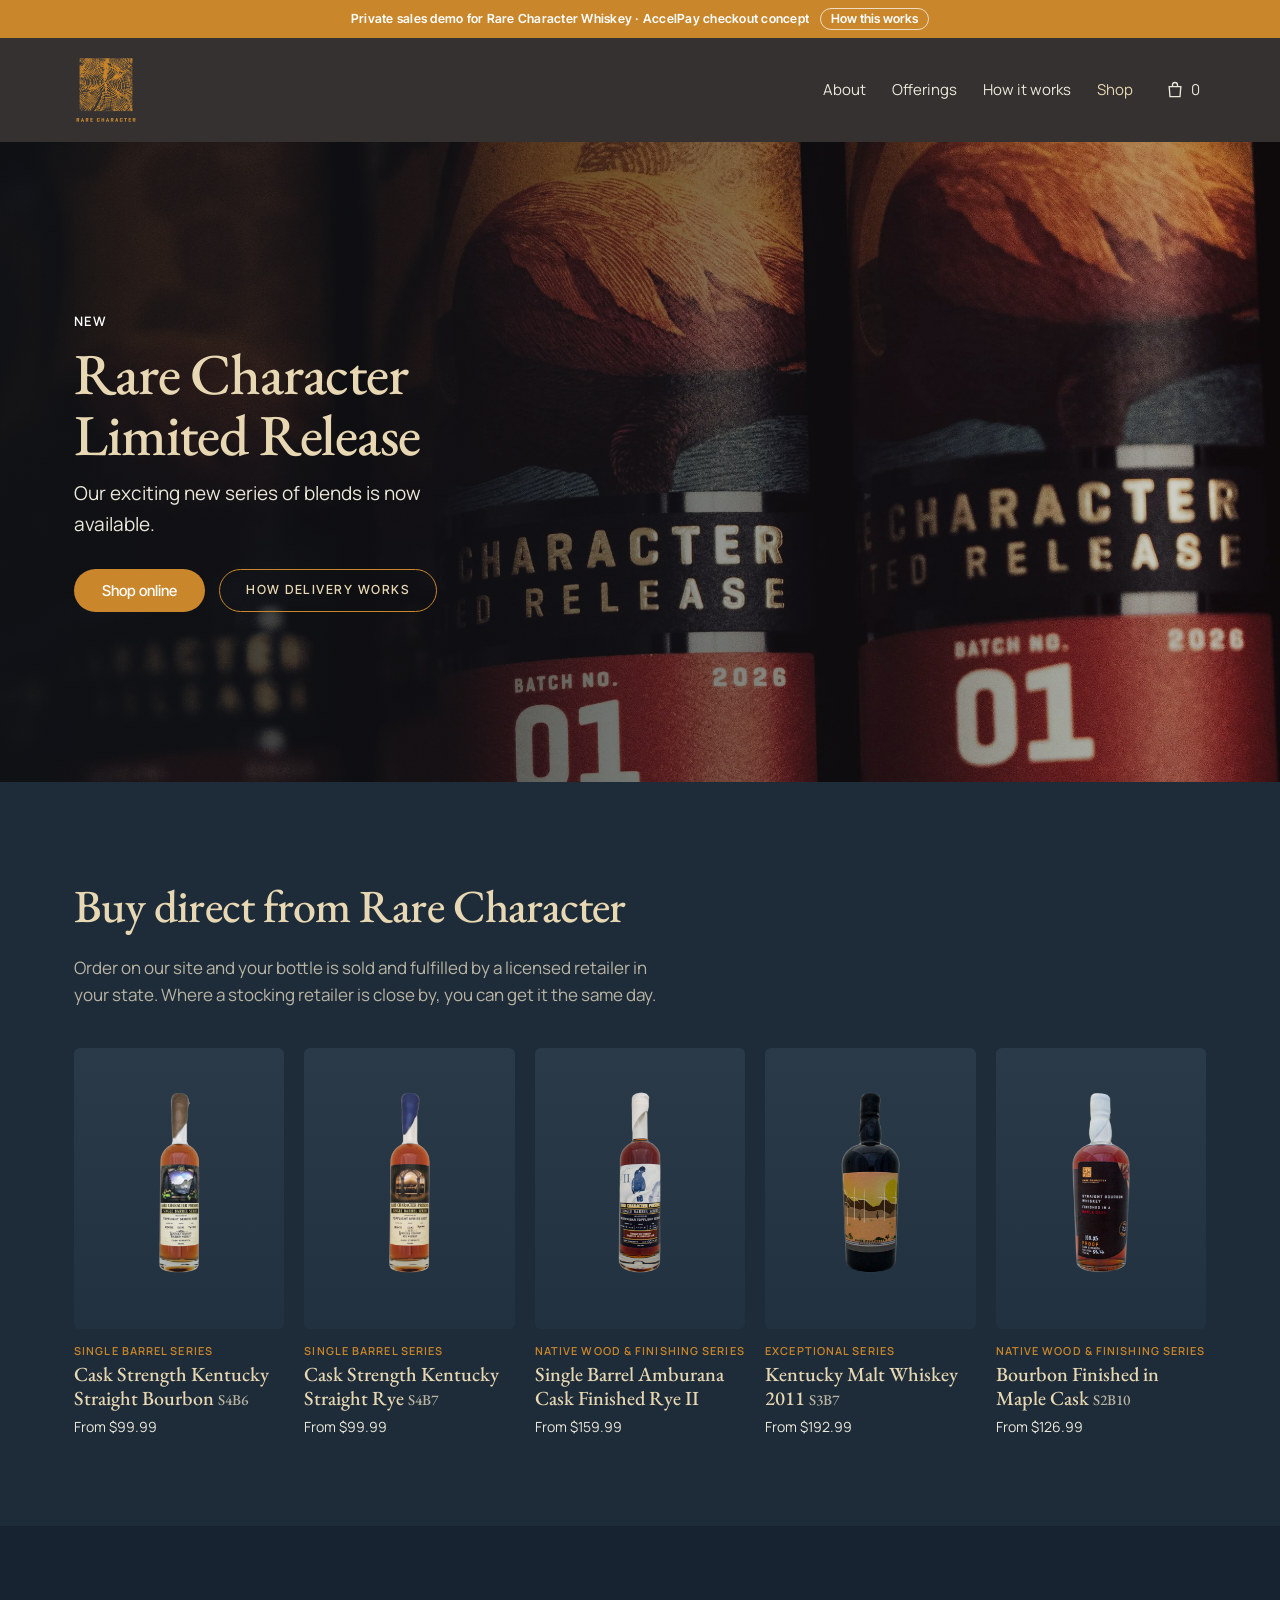
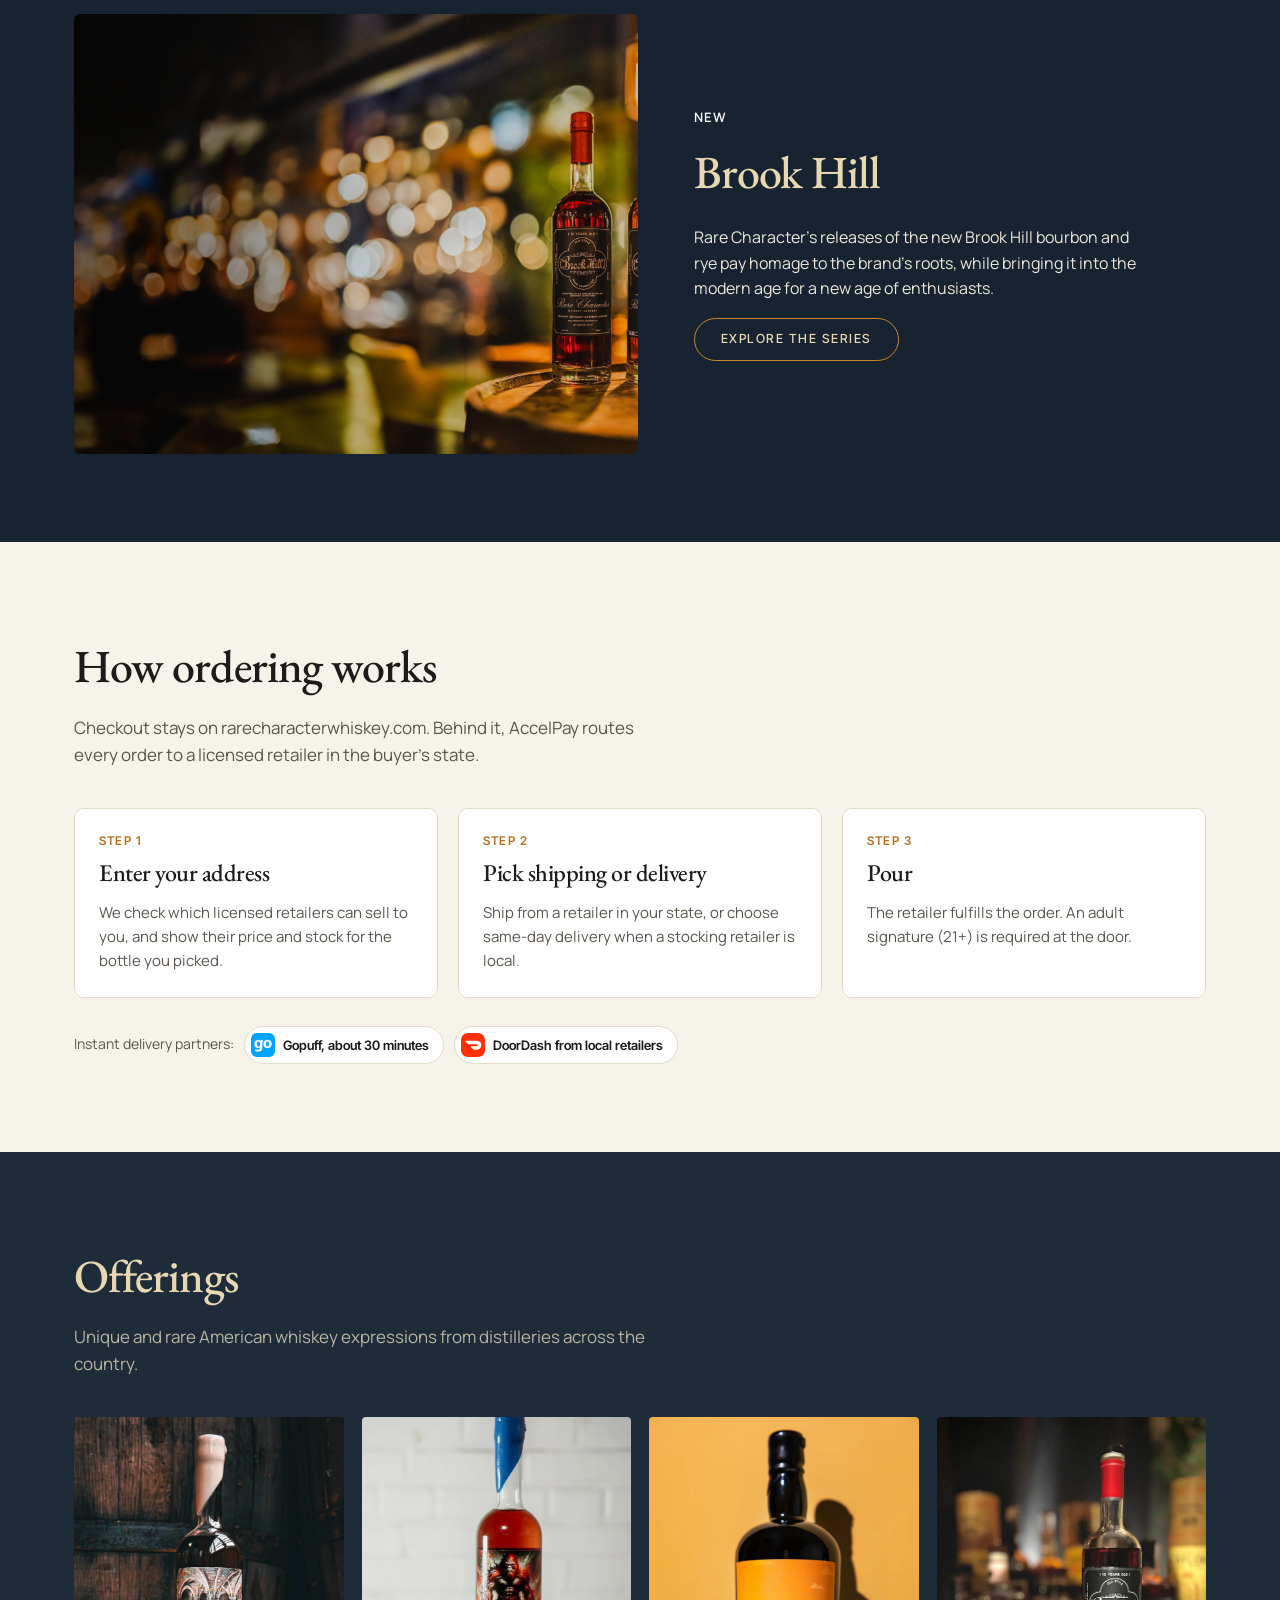
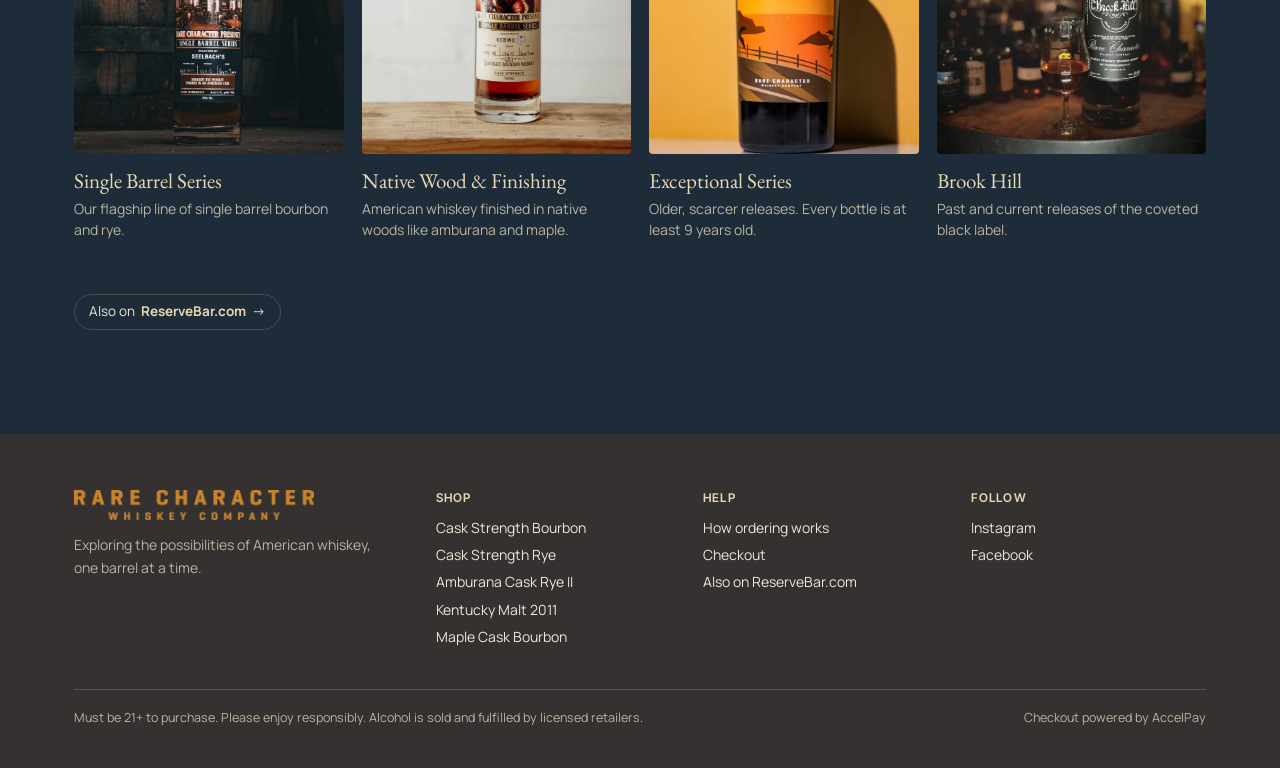
==== index.html @ d3fd92f5 "Rare Character x AccelPay private sales demo Co-Authored-By: Claude Opus 5.5 <noreply@anthropic.com>" ====
<!doctype html>
<html lang="en">
<head>
<meta charset="utf-8">
<meta name="viewport" content="width=device-width, initial-scale=1">
<meta name="robots" content="noindex, nofollow">
<title>Rare Character Whiskey: Shop Online</title>
<meta name="description" content="Private sales demo: Rare Character with AccelPay checkout.">
<link rel="icon" href="assets/logo-icon.webp">
<link rel="preconnect" href="https://fonts.googleapis.com"><link rel="preconnect" href="https://fonts.gstatic.com" crossorigin>
<link href="https://fonts.googleapis.com/css2?family=EB+Garamond:wght@400;500;600&family=Inter+Tight:wght@400;500;600;700&family=Manrope:wght@400;500;600;700&display=swap" rel="stylesheet">
<link rel="stylesheet" href="styles.css?v=2">
</head>
<body>
<div class="ribbon">Private sales demo for Rare Character Whiskey · AccelPay checkout concept <button id="demo-notes-toggle">How this works</button></div>
<header class="site"><div class="wrap">
  <a class="brand" href="index.html" aria-label="Rare Character home"><img src="assets/logo-icon.webp" alt="Rare Character"></a>
  <nav class="main">
    <a href="index.html#about">About</a><a href="index.html#offerings">Offerings</a><a href="index.html#how">How it works</a>
    <a href="index.html#shop" class="on">Shop</a>
    <button class="cart-pill" data-lce-cart-toggle-button aria-label="Open cart"><svg viewBox="0 0 24 24" fill="none" stroke="currentColor" stroke-width="1.6"><path d="M5 8h14l-1 12H6L5 8z"/><path d="M9 8V6a3 3 0 0 1 6 0v2"/></svg><span data-lce-cart-items-count>0</span></button>
  </nav>
  <button id="burger" aria-label="Menu">&#9776;</button>
</div></header>

<section class="hero"><img src="assets/hero-rclr.webp" alt="Rare Character Limited Release bottles">
  <div class="wrap"><div class="kick">NEW</div><h1>Rare Character Limited Release</h1><p>Our exciting new series of blends is now available.</p>
  <div class="ctas"><a class="btn" href="#shop">Shop online</a><a class="btn ghost" href="#how">How delivery works</a></div></div></section>

<section class="band" id="shop"><div class="wrap">
  <h2>Buy direct from Rare Character</h2>
  <p class="lede">Order on our site and your bottle is sold and fulfilled by a licensed retailer in your state. Where a stocking retailer is close by, you can get it the same day.</p>
  <div id="grid"></div>
</div></section>

<section class="band alt" id="about"><div class="wrap split">
  <img src="assets/hero-brookhill.webp" alt="Brook Hill bourbon and rye">
  <div><div class="kick">NEW</div><h2>Brook Hill</h2>
  <p>Rare Character's releases of the new Brook Hill bourbon and rye pay homage to the brand's roots, while bringing it into the modern age for a new age of enthusiasts.</p>
  <a class="btn ghost" href="#offerings">Explore the series</a></div>
</div></section>

<section class="band deliver" id="how"><div class="wrap">
  <h2>How ordering works</h2>
  <p class="lede">Checkout stays on rarecharacterwhiskey.com. Behind it, AccelPay routes every order to a licensed retailer in the buyer's state.</p>
  <div class="steps">
    <div class="step"><div class="n">STEP 1</div><h3>Enter your address</h3><p>We check which licensed retailers can sell to you, and show their price and stock for the bottle you picked.</p></div>
    <div class="step"><div class="n">STEP 2</div><h3>Pick shipping or delivery</h3><p>Ship from a retailer in your state, or choose same-day delivery when a stocking retailer is local.</p></div>
    <div class="step"><div class="n">STEP 3</div><h3>Pour</h3><p>The retailer fulfills the order. An adult signature (21+) is required at the door.</p></div>
  </div>
  <div class="partners">Instant delivery partners:
    <span class="chip"><img src="assets/gopuff-icon.png" alt="">Gopuff, about 30 minutes</span>
    <span class="chip"><img src="assets/doordash-icon.svg" alt="">DoorDash from local retailers</span>
  </div>
</div></section>

<section class="band" id="offerings"><div class="wrap">
  <h2>Offerings</h2>
  <p class="lede">Unique and rare American whiskey expressions from distilleries across the country.</p>
  <div class="tiles">
    <figure><img src="assets/tile-2.webp" alt="" loading="lazy"><figcaption>Single Barrel Series<span>Our flagship line of single barrel bourbon and rye.</span></figcaption></figure>
    <figure><img src="assets/tile-1.webp" alt="" loading="lazy"><figcaption>Native Wood &amp; Finishing<span>American whiskey finished in native woods like amburana and maple.</span></figcaption></figure>
    <figure><img src="assets/tile-3.webp" alt="" loading="lazy"><figcaption>Exceptional Series<span>Older, scarcer releases. Every bottle is at least 9 years old.</span></figcaption></figure>
    <figure><img src="assets/tile-4.webp" alt="" loading="lazy"><figcaption>Brook Hill<span>Past and current releases of the coveted black label.</span></figcaption></figure>
  </div>
  <p style="margin-top:36px"><a class="rb-note" style="background:transparent;color:var(--cream);border-color:var(--line)" href="https://www.reservebar.com/collections/rare-character" target="_blank" rel="noopener"><span>Also on</span> <strong style="color:var(--gold)">ReserveBar.com</strong> &rarr;</a></p>
</div></section>
<footer class="site"><div class="wrap">
  <div class="cols">
    <div><img class="logotype" src="assets/logotype.webp" alt="Rare Character Whiskey Company"><p class="muted" style="margin-top:14px;max-width:34ch">Exploring the possibilities of American whiskey, one barrel at a time.</p></div>
    <div><h4>Shop</h4><a href="product.html?p=cs-bourbon-s4b6">Cask Strength Bourbon</a><a href="product.html?p=cs-rye-s4b7">Cask Strength Rye</a><a href="product.html?p=amburana-rye-ii">Amburana Cask Rye II</a><a href="product.html?p=malt-2011-s3b7">Kentucky Malt 2011</a><a href="product.html?p=maple-s2b10">Maple Cask Bourbon</a></div>
    <div><h4>Help</h4><a href="index.html#how">How ordering works</a><a href="checkout.html">Checkout</a><a href="https://www.reservebar.com/collections/rare-character" target="_blank" rel="noopener">Also on ReserveBar.com</a></div>
    <div><h4>Follow</h4><a href="https://instagram.com/rarecharacterwhiskey" target="_blank" rel="noopener">Instagram</a><a href="https://facebook.com/rarecharacterwhiskey" target="_blank" rel="noopener">Facebook</a></div>
  </div>
  <div class="legal"><span>Must be 21+ to purchase. Please enjoy responsibly. Alcohol is sold and fulfilled by licensed retailers.</span><span>Checkout powered by AccelPay</span></div>
</div></footer>
<div id="scrim"></div>
<aside id="drawer" aria-label="Cart"><div class="dh"><h3>Your cart</h3><button id="drawer-close" aria-label="Close cart">&times;</button></div><div id="drawer-items"></div><div id="drawer-foot"></div></aside>
<aside id="demo-notes" aria-label="About this demo"><button class="x" data-close-notes aria-label="Close">&times;</button>
<h4>What this demo shows</h4>
<ul>
<li>Rare Character's own site with AccelPay checkout built in, so the sale stays on your domain.</li>
<li>Every order is sold and fulfilled by a licensed retailer in the buyer's state, from a network of 3,500+ licensed retail locations reaching 40+ states.</li>
<li>Prices are what Vista Wine &amp; Spirits (CA), Liquor Barn (IL) and Bottle Republic (NJ) charge for these bottles today. Licensed retailers set the final retail price.</li>
<li>Instant delivery runs through Gopuff (about 30 minutes) and DoorDash from local retailers, wherever a bottle is stocked nearby.</li>
<li>Launch takes about one week, with no per-order charge to Rare Character.</li>
<li>Brands that switch their white-label store to our plugins (the AccelPay or LiquidCommerce cart, or our native Shopify integration) automatically receive advertising credit on ReserveBar.com and Minibar.</li>
<li>Rare Character is already listed on ReserveBar.com.</li>
<li>"Demo route" retailers, fees and tax are illustrative. No order is ever placed.</li>
</ul></aside>
<div id="toast" role="status"></div>
<script src="elements-config.js?v=1"></script>
<script src="app.js?v=2"></script>
</body>
</html>
---- styles.css ----
:root {
  --navy: #1e2c39; --navy-2: #172330; --header: #343130; --cream: #ebe8da; --gold: #e7d7b2;
  --amber: #ca862a; --amber-2: #b47420; --line: rgba(231, 215, 178, .18); --muted: #b9b4a3;
  --paper: #f6f3ea; --ink: #1d1b19; --ink-2: #5a564e; --paper-line: #e2dccb;
  --serif: "EB Garamond", Georgia, serif; --sans: "Manrope", system-ui, sans-serif; --ui: "Inter Tight", "Manrope", sans-serif;
}
* { box-sizing: border-box; }
[hidden] { display: none !important; }
html, body { margin: 0; }
body { background: var(--navy); color: var(--cream); font: 16px/1.6 var(--sans); -webkit-font-smoothing: antialiased; }
img { max-width: 100%; display: block; }
a { color: inherit; }
h1, h2, h3 { font-family: var(--serif); font-weight: 500; letter-spacing: -.02em; color: var(--gold); margin: 0; }
.sr-only { position: absolute; width: 1px; height: 1px; overflow: hidden; clip: rect(0 0 0 0); white-space: nowrap; }
.muted { color: var(--muted); }
.wrap { max-width: 1180px; margin: 0 auto; padding: 0 24px; }

/* demo ribbon */
.ribbon { background: var(--amber); color: #fff; font: 600 12.5px/1.3 var(--ui); letter-spacing: .02em; text-align: center; padding: 8px 16px; }
.ribbon button { background: none; border: 1px solid rgba(255,255,255,.7); color: #fff; border-radius: 99px; font: inherit; padding: 2px 10px; margin-left: 8px; cursor: pointer; }

/* header */
header.site { background: var(--header); position: sticky; top: 0; z-index: 30; }
header.site .wrap { display: flex; align-items: center; gap: 24px; height: 104px; }
.brand img { width: 64px; height: 64px; object-fit: contain; }
nav.main { margin-left: auto; display: flex; gap: 26px; align-items: center; font-size: 15px; }
nav.main a { text-decoration: none; color: var(--cream); }
nav.main a:hover, nav.main a.on { color: var(--gold); }
.cart-pill { display: inline-flex; align-items: center; gap: 6px; background: none; border: 0; color: var(--cream); font: inherit; cursor: pointer; padding: 6px; }
.cart-pill svg { width: 20px; height: 20px; }
#burger { display: none; background: none; border: 0; color: var(--cream); font-size: 26px; cursor: pointer; }

/* buttons */
.btn { display: inline-flex; align-items: center; justify-content: center; gap: 8px; background: var(--amber); color: #fff; border: 0; border-radius: 99px;
  padding: 14px 28px; font: 500 15px/1 var(--ui); text-decoration: none; cursor: pointer; transition: background .15s; }
.btn:hover { background: var(--amber-2); }
.btn:disabled { opacity: .45; cursor: not-allowed; }
.btn.sm { padding: 10px 18px; font-size: 14px; }
.btn.block { width: 100%; }
.btn.ghost { background: none; border: 1px solid var(--amber); color: var(--gold); letter-spacing: .12em; text-transform: uppercase; font-size: 12.5px; padding: 14px 26px; }
.btn.ghost:hover { background: rgba(202,134,42,.12); }
.linkbtn { background: none; border: 0; padding: 0; font: inherit; color: var(--amber); text-decoration: underline; cursor: pointer; }

/* hero */
.hero { position: relative; min-height: 640px; display: flex; align-items: center; overflow: hidden; }
.hero > img { position: absolute; inset: 0; width: 100%; height: 100%; object-fit: cover; object-position: center 40%; }
.hero::after { content: ""; position: absolute; inset: 0; background: linear-gradient(90deg, rgba(14,18,22,.85) 0%, rgba(14,18,22,.45) 50%, rgba(14,18,22,.05) 100%); }
.hero .wrap { position: relative; z-index: 1; width: 100%; }
.hero .kick { font: 600 13px var(--sans); letter-spacing: .08em; color: #fff; }
.hero h1 { font-size: clamp(38px, 5vw, 58px); line-height: 1.05; color: var(--gold); margin: 14px 0 12px; max-width: 12ch; }
.hero p { font-size: 19px; max-width: 34ch; margin: 0 0 30px; }
.hero .ctas { display: flex; gap: 14px; flex-wrap: wrap; }

/* sections */
section.band { padding: 88px 0; }
.band h2 { font-size: clamp(32px, 4vw, 46px); }
.band .lede { color: var(--muted); max-width: 60ch; margin: 10px 0 40px; font-size: 17px; }
.band.alt { background: var(--navy-2); }

/* product grid */
#grid { display: grid; grid-template-columns: repeat(5, 1fr); gap: 20px; }
.card { text-decoration: none; display: flex; flex-direction: column; }
.card .ci { background: linear-gradient(180deg, #2a3a49, #223140); border-radius: 6px; aspect-ratio: 3/4; display: flex; align-items: center; justify-content: center; padding: 18px; transition: transform .2s; }
.card:hover .ci { transform: translateY(-3px); }
.card .ci img { max-height: 100%; object-fit: contain; }
.card .cs { font: 600 11px var(--sans); letter-spacing: .1em; text-transform: uppercase; color: var(--amber); margin-top: 14px; }
.card .cn { font: 500 20px/1.2 var(--serif); color: var(--gold); margin-top: 4px; }
.card .cn span { color: var(--muted); font-size: 15px; }
.card .cp { margin-top: 6px; font-size: 14px; color: var(--cream); }

/* split feature */
.split { display: grid; grid-template-columns: 1.1fr 1fr; gap: 56px; align-items: center; }
.split img { border-radius: 6px; width: 100%; height: 440px; object-fit: cover; }
.split .kick { font: 600 13px var(--sans); letter-spacing: .08em; color: #fff; }
.split h2 { margin: 10px 0 14px; }
.split p { color: var(--cream); max-width: 46ch; }

/* tiles */
.tiles { display: grid; grid-template-columns: repeat(4, 1fr); gap: 18px; }
.tiles figure { margin: 0; }
.tiles img { aspect-ratio: 4/5; object-fit: cover; width: 100%; border-radius: 4px; }
.tiles figcaption { font-family: var(--serif); color: var(--gold); font-size: 21px; margin-top: 10px; }
.tiles figcaption span { display: block; font: 14px/1.5 var(--sans); color: var(--muted); }

/* delivery band */
.deliver { background: var(--paper); color: var(--ink); }
.deliver h2 { color: var(--ink); }
.deliver .lede { color: var(--ink-2); }
.steps { display: grid; grid-template-columns: repeat(3, 1fr); gap: 20px; }
.step { background: #fff; border: 1px solid var(--paper-line); border-radius: 10px; padding: 24px; }
.step .n { font: 600 12px var(--ui); letter-spacing: .1em; color: var(--amber-2); }
.step h3 { color: var(--ink); font-size: 24px; margin: 6px 0 8px; }
.step p { margin: 0; color: var(--ink-2); font-size: 15px; }
.partners { display: flex; gap: 10px; flex-wrap: wrap; margin-top: 28px; align-items: center; color: var(--ink-2); font-size: 14px; }
.chip { display: inline-flex; align-items: center; gap: 8px; background: #fff; border: 1px solid var(--paper-line); border-radius: 99px; padding: 6px 14px 6px 6px; font: 600 13px var(--ui); color: var(--ink); }
.chip img { width: 24px; height: 24px; border-radius: 6px; }

/* product page (light panel, like the SDK element) */
.pdp-wrap { background: var(--paper); color: var(--ink); padding: 56px 0 72px; }
.crumbs { font-size: 13px; color: var(--ink-2); margin-bottom: 24px; }
.crumbs a { color: var(--ink-2); }
.pdp { display: grid; grid-template-columns: 1fr 1fr; gap: 56px; align-items: start; }
.pdp-img { background: linear-gradient(180deg, #eae4d4, #ddd5c1); border-radius: 8px; padding: 40px; display: flex; justify-content: center; position: sticky; top: 130px; }
.pdp-img img { max-height: 620px; object-fit: contain; }
.pdp-body .eyebrow { font: 600 12px var(--sans); letter-spacing: .1em; text-transform: uppercase; color: var(--amber-2); }
.pdp-body h1 { color: var(--ink); font-size: clamp(32px, 3.6vw, 44px); line-height: 1.08; margin: 8px 0 10px; }
.pdp-body .price { font: 600 26px var(--ui); color: var(--ink); }
.pdp-body .price .unit { display: block; font: 400 14px var(--sans); color: var(--ink-2); margin-top: 2px; }
.notes { display: grid; grid-template-columns: 76px 1fr; gap: 6px 14px; margin: 22px 0; font-size: 15px; color: var(--ink-2); }
.notes dt { font-weight: 700; color: var(--ink); }
.notes dd { margin: 0; }
.lce-label { display: block; font: 600 13px var(--ui); color: var(--ink); margin: 18px 0 8px; }
.lce-address { border-top: 1px solid var(--paper-line); padding-top: 4px; }
.lce-address .row { display: flex; gap: 8px; }
.lce-address input { flex: 1; min-width: 0; border: 1px solid #cfc7b2; background: #fff; border-radius: 8px; padding: 11px 14px; font: 15px var(--sans); color: var(--ink); }
.lce-address.needs input { border-color: var(--amber); box-shadow: 0 0 0 3px rgba(202,134,42,.25); }
.lce-address .try { font-size: 13px; color: var(--ink-2); margin-top: 8px; }
.lce-address.set { display: flex; justify-content: space-between; gap: 12px; align-items: center; background: #fff; border: 1px solid var(--paper-line); border-radius: 8px; padding: 11px 14px; font-size: 14px; margin-top: 18px; }
.lce-address.set .muted { color: var(--ink-2); }
.opts { display: grid; gap: 8px; }
.opt { display: flex; align-items: center; gap: 12px; text-align: left; background: #fff; border: 1px solid #d9d1bd; border-radius: 10px; padding: 12px 14px; font: inherit; color: var(--ink); cursor: pointer; }
.opt[aria-checked="true"] { border-color: var(--amber); box-shadow: 0 0 0 2px rgba(202,134,42,.35); }
.opt:disabled { opacity: .55; cursor: not-allowed; }
.opt .ico { width: 34px; height: 34px; flex: none; border-radius: 8px; background: #efe9da; display: flex; align-items: center; justify-content: center; overflow: hidden; }
.opt .ico img { width: 34px; height: 34px; }
.opt .truck { font-size: 16px; color: var(--ink-2); }
.opt .txt { flex: 1; min-width: 0; }
.opt .nm { display: block; font-weight: 700; font-size: 14.5px; }
.opt .meta { display: block; font-size: 12.5px; color: var(--ink-2); }
.opt .amt { text-align: right; font: 600 15px var(--ui); white-space: nowrap; }
.opt .fee { display: block; font: 400 12px var(--sans); color: var(--ink-2); }
.tag { display: inline-block; font: 600 10.5px var(--ui); letter-spacing: .04em; text-transform: uppercase; background: #f3e3c4; color: #7a5313; border-radius: 4px; padding: 1px 6px; vertical-align: 2px; }
.buy { display: flex; gap: 12px; margin-top: 22px; }
.buy .btn { flex: 1; }
.qty { display: inline-flex; align-items: center; border: 1px solid #cfc7b2; border-radius: 99px; background: #fff; color: var(--ink); }
.qty button { background: none; border: 0; width: 42px; height: 46px; font-size: 18px; cursor: pointer; color: var(--ink); }
.qty span { min-width: 22px; text-align: center; font-weight: 600; }
.qty.sm button { width: 30px; height: 30px; font-size: 15px; }
.fine { font-size: 12.5px; color: var(--ink-2); margin: 14px 0 0; }
.fine.center { text-align: center; }
.rb-note { display: inline-flex; gap: 6px; align-items: baseline; margin-top: 18px; font-size: 13.5px; color: var(--ink-2); text-decoration: none; border: 1px solid var(--paper-line); border-radius: 99px; padding: 6px 14px; background: #fff; }
.rb-note strong { color: var(--ink); font-weight: 700; }
.rb-note:hover { border-color: var(--amber); }
.related { padding: 64px 0 80px; }

/* drawer */
#scrim { position: fixed; inset: 0; background: rgba(10,14,18,.55); opacity: 0; pointer-events: none; transition: opacity .2s; z-index: 60; }
#scrim.on { opacity: 1; pointer-events: auto; }
#drawer { position: fixed; top: 0; right: 0; bottom: 0; width: min(440px, 100%); background: var(--paper); color: var(--ink); z-index: 70; transform: translateX(100%); transition: transform .25s ease; display: flex; flex-direction: column; }
#drawer.on { transform: none; }
#drawer .dh { display: flex; justify-content: space-between; align-items: center; padding: 20px 22px; border-bottom: 1px solid var(--paper-line); }
#drawer .dh h3 { color: var(--ink); font-size: 26px; }
#drawer .dh button { background: none; border: 0; font-size: 26px; cursor: pointer; color: var(--ink); }
#drawer-items { flex: 1; overflow-y: auto; padding: 8px 22px; }
#drawer-foot { padding: 16px 22px 22px; border-top: 1px solid var(--paper-line); }
.rgroup { border-bottom: 1px solid var(--paper-line); padding: 14px 0; }
.rgroup:last-child { border-bottom: 0; }
.rg-head { display: flex; gap: 10px; align-items: center; font-size: 13px; }
.rg-head img { width: 28px; height: 28px; border-radius: 6px; }
.rg-head strong { display: block; font-size: 14px; }
.rg-head span { color: var(--ink-2); }
.line { display: flex; gap: 14px; padding: 12px 0; }
.line .thumb { width: 64px; height: 80px; flex: none; background: #ebe4d3; border-radius: 6px; display: flex; align-items: center; justify-content: center; padding: 6px; }
.line .thumb img { max-height: 100%; object-fit: contain; }
.line .info { flex: 1; min-width: 0; }
.line .nm { display: block; font-family: var(--serif); font-size: 18px; line-height: 1.2; }
.line .sz { display: block; font-size: 12.5px; color: var(--ink-2); }
.line .foot { display: flex; justify-content: space-between; align-items: center; margin-top: 8px; }
.line .amt { font: 600 15px var(--ui); }
.totals .r { display: flex; justify-content: space-between; font-size: 14px; padding: 3px 0; color: var(--ink-2); }
.totals .r.big { color: var(--ink); font: 700 18px var(--ui); padding-top: 10px; margin-top: 6px; border-top: 1px solid var(--paper-line); }
.r.small { display: flex; justify-content: space-between; font-size: 13px; color: var(--ink-2); }
#drawer-foot .btn { margin-top: 14px; }
.empty { text-align: center; color: var(--ink-2); padding: 48px 0; }
.empty a { color: var(--amber-2); }

/* checkout */
.co { background: var(--paper); color: var(--ink); min-height: 70vh; padding: 40px 0 80px; }
.co-grid { display: grid; grid-template-columns: 1.25fr 1fr; gap: 48px; align-items: start; }
.co h2 { color: var(--ink); font-size: 26px; margin: 28px 0 12px; }
.co h2:first-child { margin-top: 0; }
.field { display: flex; flex-direction: column; gap: 4px; margin-bottom: 12px; }
.field label { font: 600 12.5px var(--ui); color: var(--ink-2); }
.field input, .field select, .field textarea { border: 1px solid #cfc7b2; border-radius: 8px; padding: 11px 13px; font: 15px var(--sans); background: #fff; color: var(--ink); min-width: 0; }
.row2 { display: grid; grid-template-columns: 1fr 1fr; gap: 12px; }
.row3 { display: grid; grid-template-columns: 2fr 1fr 1fr; gap: 12px; }
.check { display: flex; gap: 10px; align-items: flex-start; font-size: 14px; margin: 10px 0; }
.fulfil { background: #fff; border: 1px solid var(--paper-line); border-radius: 10px; padding: 14px 16px; margin-bottom: 10px; }
.fulfil p { margin: 8px 0 0; font-size: 13.5px; color: var(--ink-2); }
.pay { background: #fff; border: 1px solid var(--paper-line); border-radius: 10px; padding: 16px; }
.pay .fake { border: 1px dashed #cfc7b2; border-radius: 8px; padding: 13px; color: var(--ink-2); font-size: 14px; }
#co-summary { background: #fff; border: 1px solid var(--paper-line); border-radius: 12px; padding: 22px; position: sticky; top: 130px; }
#co-summary h3 { color: var(--ink); font-size: 24px; margin-bottom: 4px; }
.powered { display: flex; align-items: center; justify-content: center; gap: 8px; font-size: 12.5px; color: var(--ink-2); margin-top: 14px; }
.confirm { max-width: 640px; margin: 0 auto; text-align: center; padding: 40px 0; }
.confirm h1 { color: var(--ink); font-size: 44px; margin-bottom: 10px; }

/* footer */
footer.site { background: var(--header); padding: 56px 0 40px; font-size: 14px; }
footer.site .cols { display: grid; grid-template-columns: 1.4fr 1fr 1fr 1fr; gap: 32px; }
footer.site h4 { font: 600 12px var(--ui); letter-spacing: .1em; text-transform: uppercase; color: var(--gold); margin: 0 0 12px; }
footer.site a { display: block; text-decoration: none; color: var(--cream); margin: 5px 0; }
footer.site .logotype { width: 240px; }
footer.site .legal { border-top: 1px solid var(--line); margin-top: 36px; padding-top: 18px; color: var(--muted); font-size: 12.5px; display: flex; justify-content: space-between; gap: 16px; flex-wrap: wrap; }

/* demo notes panel (brand-facing) */
#demo-notes { position: fixed; left: 16px; bottom: 16px; width: min(400px, calc(100% - 32px)); background: #fff; color: var(--ink); border-radius: 12px; box-shadow: 0 12px 40px rgba(0,0,0,.35); z-index: 80; padding: 18px 20px; font-size: 14px; display: none; }
#demo-notes.on { display: block; }
#demo-notes h4 { margin: 0 0 8px; font: 700 15px var(--ui); }
#demo-notes ul { margin: 0; padding-left: 18px; color: var(--ink-2); }
#demo-notes li { margin: 5px 0; }
#demo-notes .x { position: absolute; top: 8px; right: 12px; background: none; border: 0; font-size: 20px; cursor: pointer; color: var(--ink-2); }
#toast { position: fixed; left: 50%; bottom: 24px; transform: translateX(-50%) translateY(30px); background: var(--ink); color: #fff; border-radius: 99px; padding: 10px 18px; font-size: 14px; opacity: 0; pointer-events: none; transition: all .2s; z-index: 90; }
#toast.on { opacity: 1; transform: translateX(-50%); }

@media (max-width: 1000px) {
  #grid { grid-template-columns: repeat(3, 1fr); }
  .tiles { grid-template-columns: repeat(2, 1fr); }
  footer.site .cols { grid-template-columns: 1fr 1fr; }
}
@media (max-width: 760px) {
  header.site .wrap { height: 76px; }
  .brand img { width: 48px; height: 48px; }
  #burger { display: block; margin-left: auto; }
  nav.main { display: none; position: absolute; top: 76px; left: 0; right: 0; background: var(--header); flex-direction: column; align-items: flex-start; gap: 0; padding: 8px 24px 18px; }
  body.nav-open nav.main { display: flex; }
  nav.main a { padding: 10px 0; }
  .wrap { padding: 0 16px; }
  .hero { min-height: 520px; }
  .hero::after { background: linear-gradient(180deg, rgba(14,18,22,.35), rgba(14,18,22,.85)); }
  #grid { grid-template-columns: repeat(2, 1fr); gap: 14px; }
  .split, .pdp, .co-grid { grid-template-columns: 1fr; gap: 28px; }
  .split img { height: 280px; }
  .steps { grid-template-columns: 1fr; }
  .pdp-img { position: static; padding: 24px; }
  .pdp-img img { max-height: 380px; }
  #co-summary { position: static; }
  section.band { padding: 60px 0; }
  .row3 { grid-template-columns: 1fr 1fr; }
  .row3 .field:first-child { grid-column: 1 / -1; }
  .lce-address .row { flex-direction: column; }
  footer.site .cols { grid-template-columns: 1fr; }
}
.co-grid > *, .row2 > *, .row3 > *, .pdp > * { min-width: 0; }
.field input, .field select, .field textarea { width: 100%; }
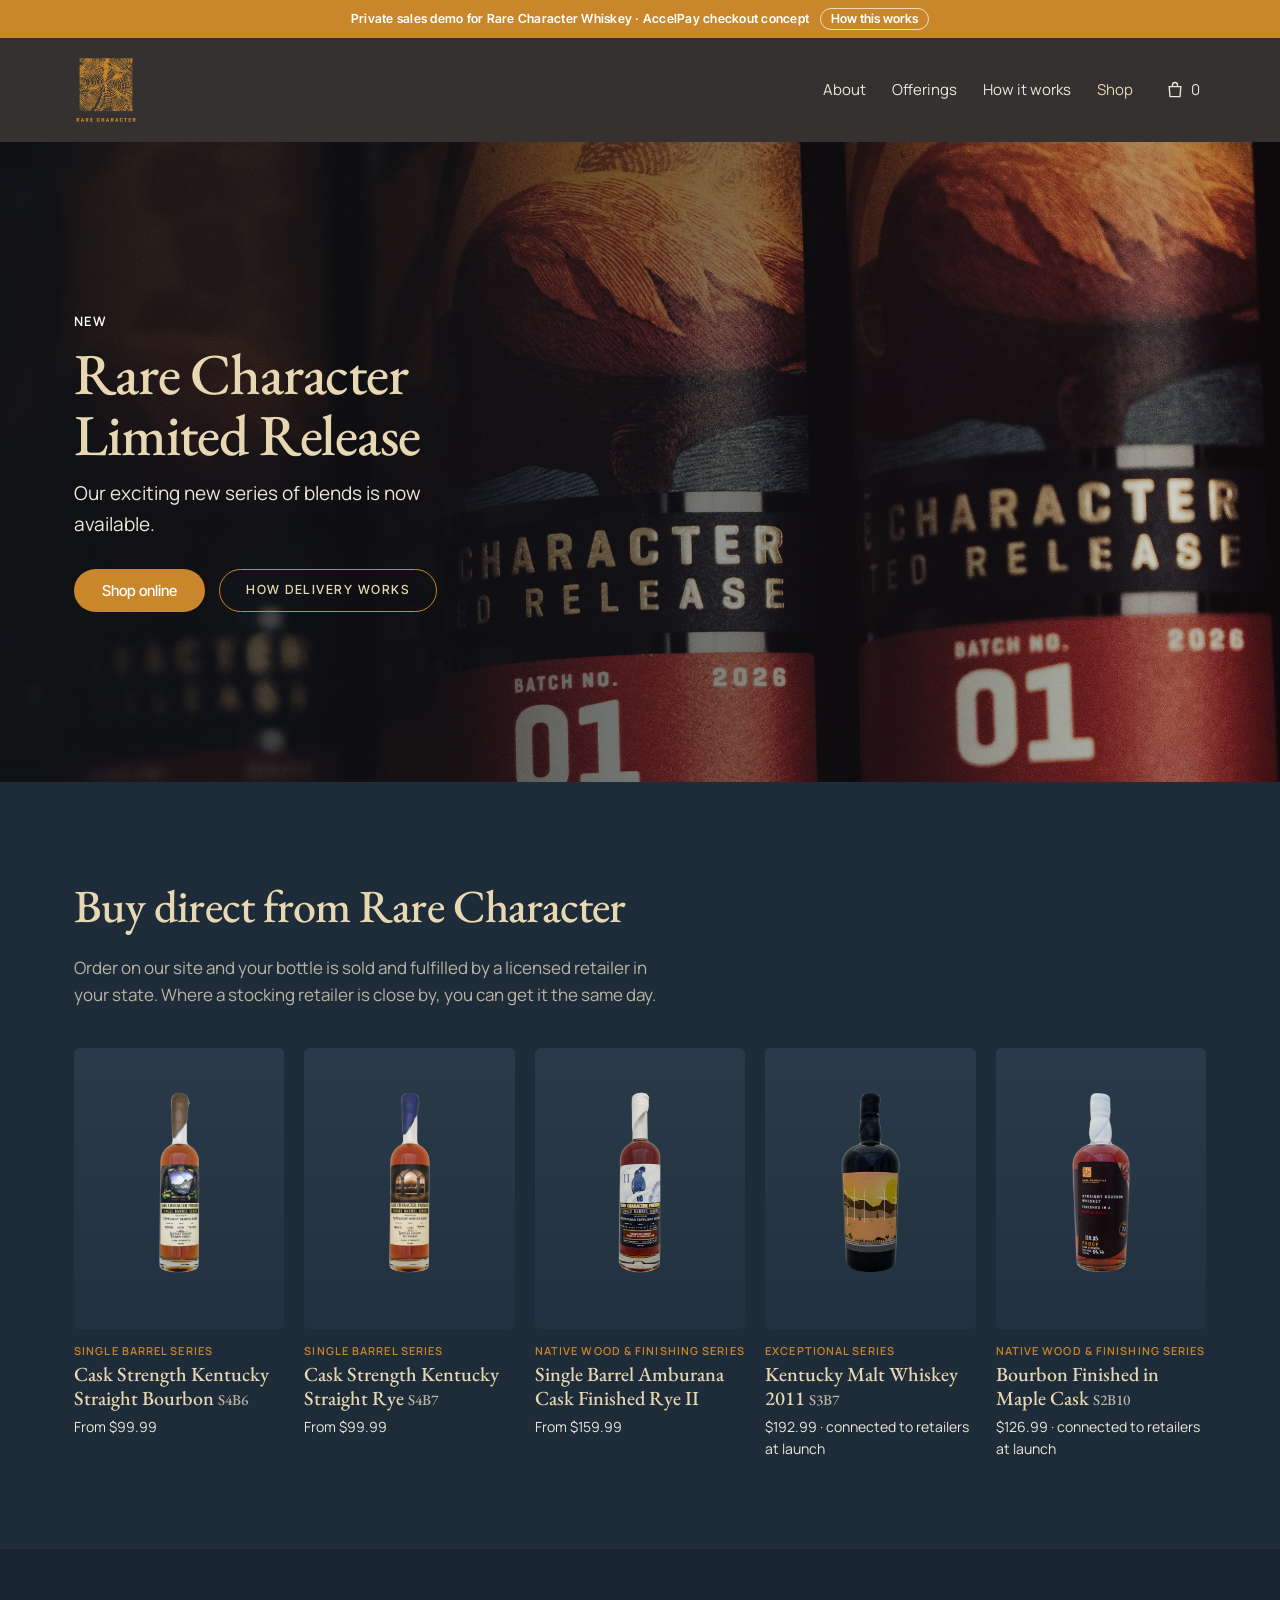
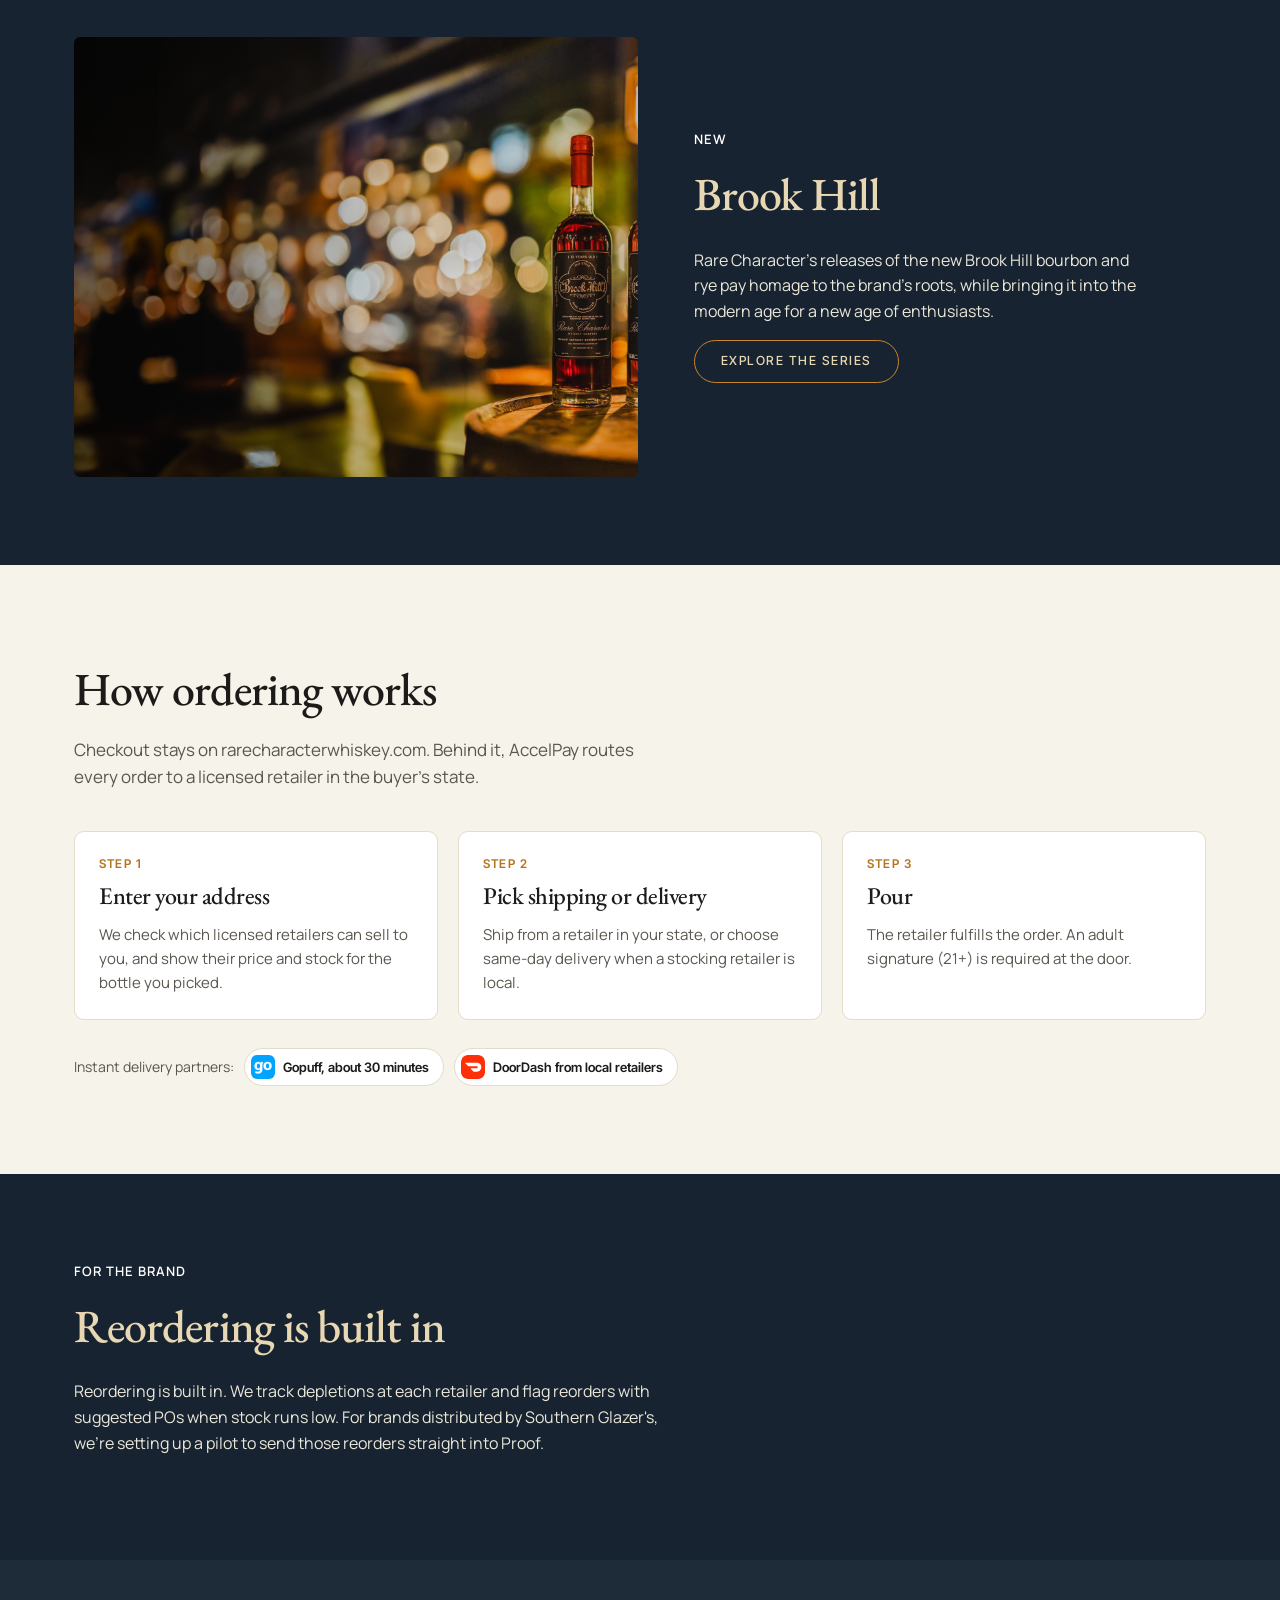
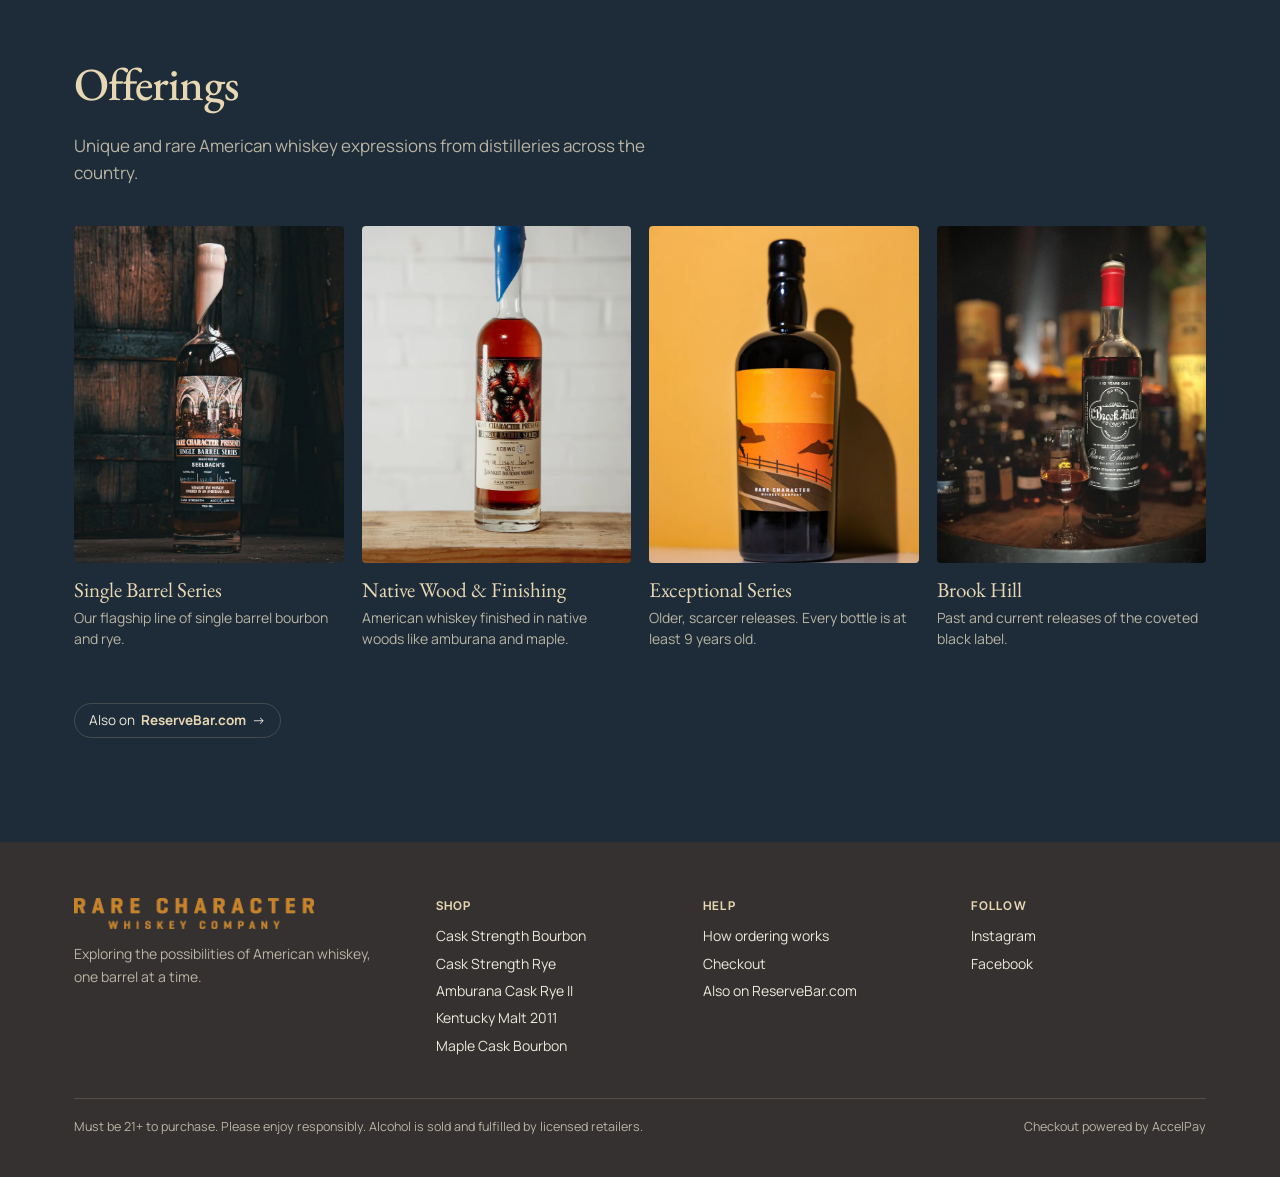
==== commit bdc38067: "Drop Bottle Nexus retailers, add reorder section, frame as checkout on own site Co-Authored-By: Clau" ====
--- a/index.html
+++ b/index.html
@@ -9,7 +9,7 @@
 <link rel="icon" href="assets/logo-icon.webp">
 <link rel="preconnect" href="https://fonts.googleapis.com"><link rel="preconnect" href="https://fonts.gstatic.com" crossorigin>
 <link href="https://fonts.googleapis.com/css2?family=EB+Garamond:wght@400;500;600&family=Inter+Tight:wght@400;500;600;700&family=Manrope:wght@400;500;600;700&display=swap" rel="stylesheet">
-<link rel="stylesheet" href="styles.css?v=2">
+<link rel="stylesheet" href="styles.css?v=3">
 </head>
 <body>
 <div class="ribbon">Private sales demo for Rare Character Whiskey · AccelPay checkout concept <button id="demo-notes-toggle">How this works</button></div>
@@ -54,6 +54,11 @@
   </div>
 </div></section>
 
+<section class="band alt" id="reorders"><div class="wrap split" style="grid-template-columns:1fr">
+  <div><div class="kick">FOR THE BRAND</div><h2>Reordering is built in</h2>
+  <p style="max-width:62ch">Reordering is built in. We track depletions at each retailer and flag reorders with suggested POs when stock runs low. For brands distributed by Southern Glazer&#39;s, we&#39;re setting up a pilot to send those reorders straight into Proof.</p></div>
+</div></section>
+
 <section class="band" id="offerings"><div class="wrap">
   <h2>Offerings</h2>
   <p class="lede">Unique and rare American whiskey expressions from distilleries across the country.</p>
@@ -79,17 +84,18 @@
 <aside id="demo-notes" aria-label="About this demo"><button class="x" data-close-notes aria-label="Close">&times;</button>
 <h4>What this demo shows</h4>
 <ul>
-<li>Rare Character's own site with AccelPay checkout built in, so the sale stays on your domain.</li>
+<li>Rare Character has no online store today. This is rarecharacterwhiskey.com with AccelPay checkout added, so bottles sell on your own domain. It works on your Squarespace site as it is.</li>
 <li>Every order is sold and fulfilled by a licensed retailer in the buyer's state, from a network of 3,500+ licensed retail locations reaching 40+ states.</li>
-<li>Prices are what Vista Wine &amp; Spirits (CA), Liquor Barn (IL) and Bottle Republic (NJ) charge for these bottles today. Licensed retailers set the final retail price.</li>
+<li>Prices are what Liquor Barn (IL) and Bottle Republic (NJ) charge for these bottles today. Two bottles show as connected to retailers at launch. Licensed retailers set the final retail price.</li>
 <li>Instant delivery runs through Gopuff (about 30 minutes) and DoorDash from local retailers, wherever a bottle is stocked nearby.</li>
 <li>Launch takes about one week, with no per-order charge to Rare Character.</li>
-<li>Brands that switch their white-label store to our plugins (the AccelPay or LiquidCommerce cart, or our native Shopify integration) automatically receive advertising credit on ReserveBar.com and Minibar.</li>
+<li>Reordering is built in. We track depletions at each retailer and flag reorders with suggested POs when stock runs low. For brands distributed by Southern Glazer&#39;s, we&#39;re setting up a pilot to send those reorders straight into Proof.</li>
+<li>Eligible brands can get introductory advertising credit on ReserveBar.com and Minibar, based on plan terms and product category.</li>
 <li>Rare Character is already listed on ReserveBar.com.</li>
 <li>"Demo route" retailers, fees and tax are illustrative. No order is ever placed.</li>
 </ul></aside>
 <div id="toast" role="status"></div>
-<script src="elements-config.js?v=1"></script>
-<script src="app.js?v=2"></script>
+<script src="elements-config.js?v=3"></script>
+<script src="app.js?v=3"></script>
 </body>
 </html>
